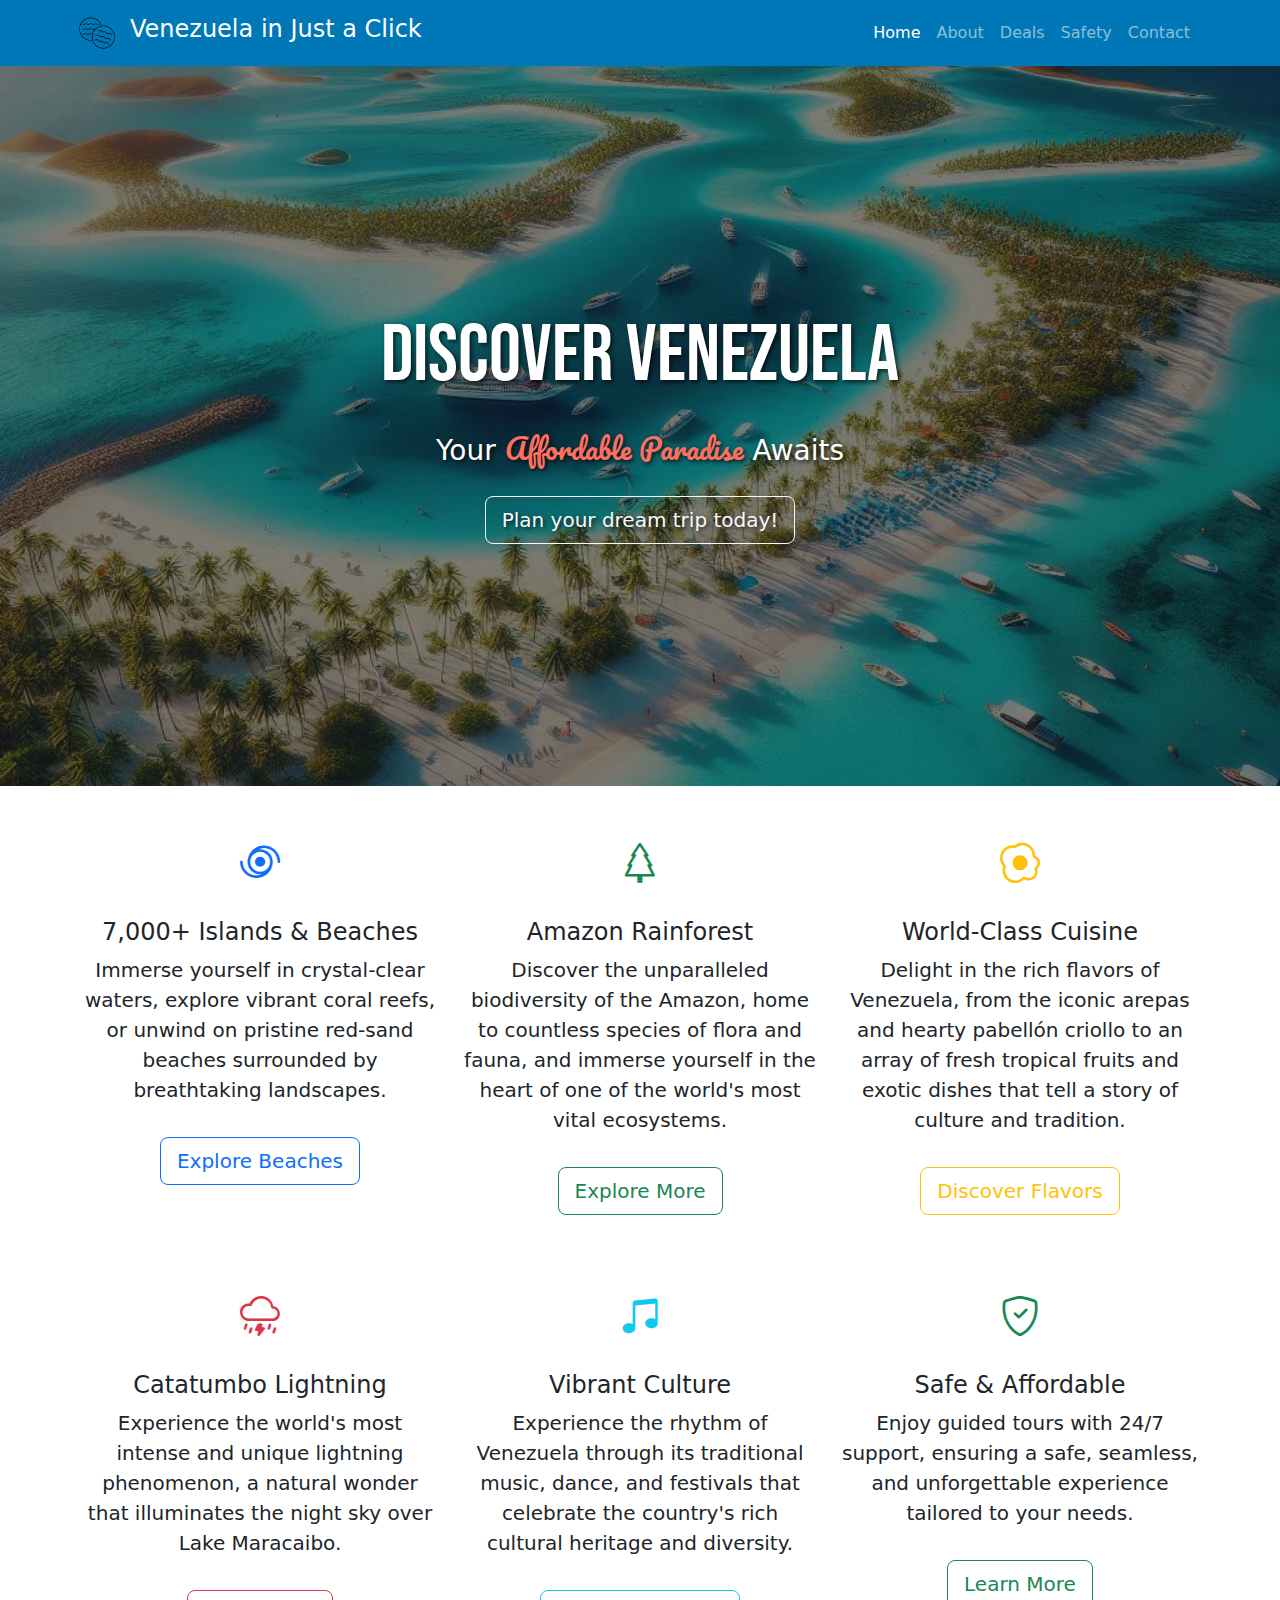
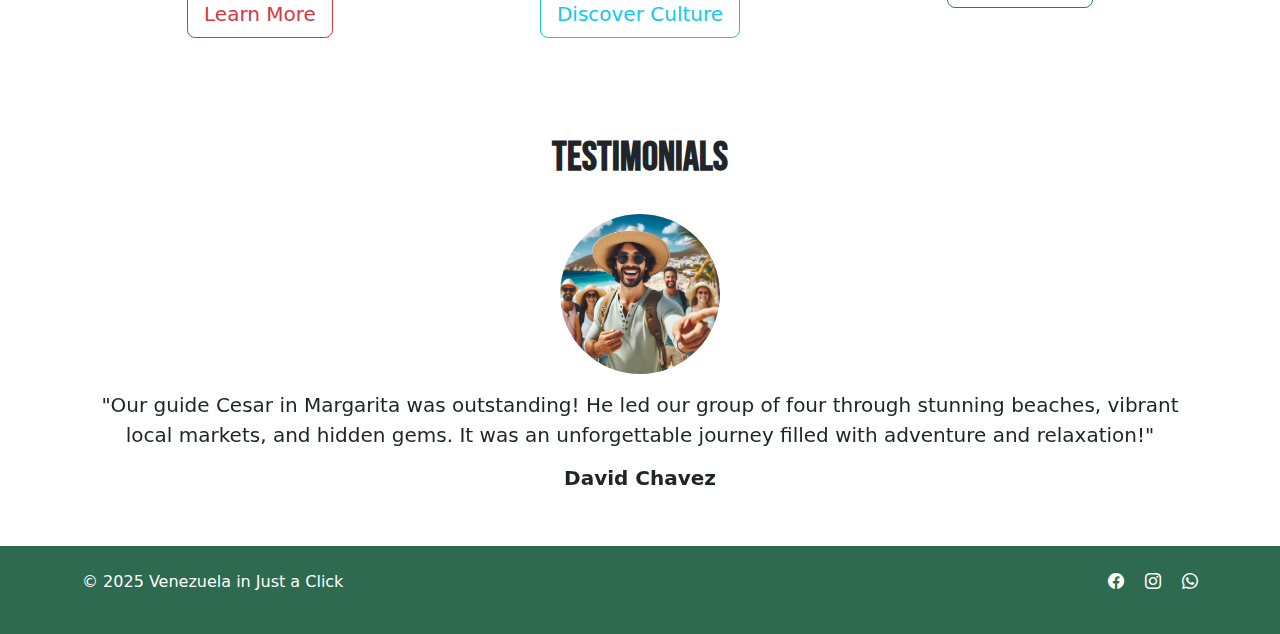
==== index.html @ 18ff4ed2 "image renamed" ====
<!DOCTYPE html>
<html lang="en">
<head>
    <meta charset="UTF-8">
    <meta name="viewport" content="width=device-width, initial-scale=1.0">
    <title>Venezuela in Just a Click</title>
    <link rel="stylesheet" href="assets/css/styles.css">
    <!-- Bootstrap -->
    <link href="https://cdn.jsdelivr.net/npm/bootstrap@5.3.3/dist/css/bootstrap.min.css" rel="stylesheet">
    
    <!-- Google Fonts -->
    <link href="https://fonts.googleapis.com/css2?family=Bebas+Neue&family=Open+Sans:wght@400;700&family=Pacifico&display=swap" rel="stylesheet">
    
    <!-- Bootstrap Icons -->
    <link rel="stylesheet" href="https://cdn.jsdelivr.net/npm/bootstrap-icons/font/bootstrap-icons.css">

    <!-- Favicons -->
    <link rel="icon" type="image/png" sizes="32x32" href="assets/images/favicon-32x32.png">
    <link rel="icon" type="image/png" sizes="16x16" href="assets/images/favicon-16x16.png">
    <link rel="apple-touch-icon" sizes="180x180" href="assets/images/apple-touch-icon.png">
    <link rel="manifest" href="assets/images/site.webmanifest">

</head>
<body>
    <!-- Navbar -->
    <nav class="navbar navbar-expand-lg navbar-dark">
        <div class="container">
            <a class="navbar-brand" href="#">
                <img src="assets/images/arepa.png" alt="Venezuela Logo" width="40">
                <span class="h4 ms-2">Venezuela in Just a Click</span>
            </a>
            <button class="navbar-toggler" type="button" data-bs-toggle="collapse" data-bs-target="#navbarNav">
                <span class="navbar-toggler-icon"></span>
            </button>
            <div class="collapse navbar-collapse" id="navbarNav">
                <ul class="navbar-nav ms-auto">
                    <li class="nav-item"><a class="nav-link active" href="index.html">Home</a></li>
                    <li class="nav-item"><a class="nav-link" href="about.html">About</a></li>
                    <li class="nav-item"><a class="nav-link" href="deals.html">Deals</a></li>
                    <li class="nav-item"><a class="nav-link" href="safety.html">Safety</a></li>
                    <li class="nav-item"><a class="nav-link" href="contact.html">Contact</a></li>
                </ul>
            </div>
        </div>
    </nav>

    <!-- Hero Section -->
    <section class="hero-section d-flex align-items-center" id="home">
        <div class="container text-center text-white">
            <h1 class="display-1 mb-4">Discover Venezuela</h1>
            <p class="lead fs-3 mb-4">Your <span class="tropical-accent">Affordable Paradise</span> Awaits</p>
            <a href="contact.html" class="btn btn-outline-light btn-lg">Plan your dream trip today!</a>
        </div>
    </section>
   
    <!-- Tropical Features -->

    <main>
        <!-- Quick Highlights Grid -->
        <section class="py-5" id="explore" style="padding-top: 6rem; padding-bottom: 6rem;">
            <div class="container">
                <div class="row g-4">
                    <!-- Row 1: Three Items -->
                    <div class="col-lg-4 col-md-6 text-center">
                        <i class="bi bi-tropical-storm fs-1 text-primary"></i> <!-- Larger Icon -->
                        <h5 class="mt-4 fs-4">7,000+ Islands & Beaches</h5> <!-- Larger Heading -->
                        <p class="fs-5">Immerse yourself in crystal-clear waters, explore vibrant coral reefs, or unwind on pristine red-sand beaches surrounded by breathtaking landscapes.</p>
                        <a href="deals.html" class="btn btn-outline-primary btn-lg mt-3">Explore Beaches</a> <!-- Larger Button -->
                    </div>
                    <div class="col-lg-4 col-md-6 text-center">
                        <i class="bi bi-tree fs-1 text-success"></i> <!-- Larger Icon -->
                        <h5 class="mt-4 fs-4">Amazon Rainforest</h5> <!-- Larger Heading -->
                        <p class="fs-5">Discover the unparalleled biodiversity of the Amazon, home to countless species of flora and fauna, and immerse yourself in the heart of one of the world's most vital ecosystems.</p>
                        <a href="deals.html" class="btn btn-outline-success btn-lg mt-3">Explore More</a> <!-- Larger Button -->
                    </div>
                    <div class="col-lg-4 col-md-6 text-center">
                        <i class="bi bi-egg-fried fs-1 text-warning"></i> <!-- Larger Icon -->
                        <h5 class="mt-4 fs-4">World-Class Cuisine</h5> <!-- Larger Heading -->
                        <p class="fs-5">Delight in the rich flavors of Venezuela, from the iconic arepas and hearty pabellón criollo to an array of fresh tropical fruits and exotic dishes that tell a story of culture and tradition.</p>
                        <a href="about.html" class="btn btn-outline-warning btn-lg mt-3">Discover Flavors</a> <!-- Larger Button -->
                    </div>
                </div>
                <div class="row g-4 mt-5">
                    <!-- Row 2: Three Items -->
                    <div class="col-lg-4 col-md-6 text-center">
                        <i class="bi bi-cloud-lightning-rain fs-1 text-danger"></i> <!-- Larger Icon -->
                        <h5 class="mt-4 fs-4">Catatumbo Lightning</h5> <!-- Larger Heading -->
                        <p class="fs-5">Experience the world's most intense and unique lightning phenomenon, a natural wonder that illuminates the night sky over Lake Maracaibo.</p>
                        <a href="about.html" class="btn btn-outline-danger btn-lg mt-3">Learn More</a> <!-- Larger Button -->
                    </div>
                    <div class="col-lg-4 col-md-6 text-center">
                        <i class="bi bi-music-note-beamed fs-1 text-info"></i> <!-- Larger Icon -->
                        <h5 class="mt-4 fs-4">Vibrant Culture</h5> <!-- Larger Heading -->
                        <p class="fs-5">Experience the rhythm of Venezuela through its traditional music, dance, and festivals that celebrate the country's rich cultural heritage and diversity.</p>
                        <a href="about.html" class="btn btn-outline-info btn-lg mt-3">Discover Culture</a> <!-- Larger Button -->
                    </div>
                    <div class="col-lg-4 col-md-6 text-center">
                        <i class="bi bi-shield-check fs-1 text-success"></i> <!-- Larger Icon -->
                        <h5 class="mt-4 fs-4">Safe & Affordable</h5> <!-- Larger Heading -->
                        <p class="fs-5">Enjoy guided tours with 24/7 support, ensuring a safe, seamless, and unforgettable experience tailored to your needs.</p>
                        <a href="safety.html" class="btn btn-outline-success btn-lg mt-3">Learn More</a> <!-- Larger Button -->
                    </div>
                </div>
            </div>
        </section>
    </main>
    <!-- Testimonials section -->

    <section id="testimonials" class="container section mt-5 mb-5">
        <div class="row">
            <div class="col-12 text-center text-md-start ">
                <h2 class="display-6 fw-bold text-center">Testimonials</h2>
            </div>
        </div>
        <div id="testimonialsCarousel" class="carousel slide mt-4" data-bs-ride="carousel">
            <div class="carousel-inner">
                <div class="carousel-item">
                    <div class="d-flex flex-column align-items-center text-center">
                        <img src="assets/images/alejandro-in-css.jpg" alt="Ccs Testimonial" class="rounded-circle mb-3" style="width: 160px; height: 160px; object-fit: cover;">
                        <p class="lead">"Our group of five had an unforgettable experience in Caracas. The guide Alejandro was incredibly knowledgeable and made the city come alive with its rich history and vibrant culture!"</p>
                        <h5 class="fw-bold">Clementina Osono</h5>
                    </div>
                </div>
                <div class="carousel-item">
                    <div class="d-flex flex-column align-items-center text-center">
                        <img src="assets/images/agustin-in-canaima.jpg" alt="Canaima Testimonial" class="rounded-circle mb-3" style="width: 160px; height: 160px; object-fit: cover;">
                        <p class="lead">"Our guide Agustin in Canaima was exceptional, leading our group of seven through breathtaking waterfalls and lush landscapes. It was an adventure we'll cherish forever!"</p>
                        <h5 class="fw-bold">Oscar j. Landaeta</h5>
                    </div>
                </div>
                <div class="carousel-item active">
                    <div class="d-flex flex-column align-items-center text-center">
                        <img src="assets/images/cesar in margarita.jpg" alt="Margarita Testimonial" class="rounded-circle mb-3" style="width: 160px; height: 160px; object-fit: cover;">
                        <p class="lead">"Our guide Cesar in Margarita was outstanding! He led our group of four through stunning beaches, vibrant local markets, and hidden gems. It was an unforgettable journey filled with adventure and relaxation!"</p>
                        <h5 class="fw-bold">David Chavez</h5>
                    </div>
                </div>
                <div class="carousel-item">
                    <div class="d-flex flex-column align-items-center text-center">
                        <img src="assets/images/praticia-in-coro.jpg" alt="Los Roques Testimonial" class="rounded-circle mb-3" style="width: 160px; height: 160px; object-fit: cover;">
                        <p class="lead">"Patricia led our group of ten through the mesmerizing sand dunes of Los Médanos de Coro. The golden landscapes, thrilling sandboarding, and breathtaking sunsets made it an unforgettable adventure for everyone!"</p>
                        <h5 class="fw-bold">Isabella Martinez</h5>
                    </div>
                </div>
            </div>
            <button class="carousel-control-prev" type="button" data-bs-target="#testimonialsCarousel" data-bs-slide="prev">
                <span class="carousel-control-prev-icon" aria-hidden="true"></span>
                <span class="visually-hidden">Previous</span>
            </button>
            <button class="carousel-control-next" type="button" data-bs-target="#testimonialsCarousel" data-bs-slide="next">
                <span class="carousel-control-next-icon" aria-hidden="true"></span>
                <span class="visually-hidden">Next</span>
            </button>
        </div>
    </section>
    <!-- Footer -->
    <footer class="footer py-4">
        <div class="container">
            <div class="row">
                <div class="col-md-6">
                    <p>&copy; 2025 Venezuela in Just a Click</p>
                </div>
                <div class="col-md-6 text-end">
                    <div class="social-icons">
                        <a href="https://facebook.com" target="_blank" class="me-3"><i class="bi bi-facebook"></i></a>
                        <a href="https://instagram.com" target="_blank" class="me-3"><i class="bi bi-instagram"></i></a>
                        <a href="https://wa.me/584123213103"><i class="bi bi-whatsapp"></i></a>
                    </div>
                </div>
            </div>
        </div>
    </footer>

    <script src="https://cdn.jsdelivr.net/npm/bootstrap@5.3.3/dist/js/bootstrap.bundle.min.js"></script>
</body>
</html>
---- assets/css/styles.css ----
:root {
    --ocean-blue: #0077b6;
    --lush-green: #2d6a4f;
    --sunset-orange: #FF6B35;
    --sandy-beige: #F7F3E3;
    --coral: #FF6F61;
}

/* Override Bootstrap Colors */
.navbar {
    background-color: var(--ocean-blue) !important;
    
}

/* Adjust Navbar Brand Padding */
.navbar-brand {
    padding-left: 0; /* Remove extra padding on the left */
    margin-left: -5px; /* Move the logo and text further to the left */
    display: flex;
    align-items: center; /* Ensure the logo and text are vertically aligned */
}

.navbar-brand img {
    margin-right: 5px; /* Adjust spacing between the logo and the text */
}

.btn-tropical {
    background-color: var(--sunset-orange);
    color: white !important;
    padding: 12px 30px;
}

.btn-tropical:hover {
    background-color: #e65a2b;
}

/* General Typography */
body {
    font-family: 'Open Sans', sans-serif;
    background-color: var(--sandy-beige);
}

h1, h2, h3 {
    font-family: 'Bebas Neue', cursive;
}

.section-title {
    font-size: 2.5rem;
    color: #0077b6; /* Ocean Blue */
}

.tropical-accent {
    font-family: 'Pacifico', cursive;
    color: var(--coral) !important;
}

/* Hero Section */
.hero-section {
    background: linear-gradient(rgba(0, 0, 0, 0.5), rgba(0, 0, 0, 0.5)), url('../images/beach-4-los-roques.jpg');
    background-size: cover;
    background-position: center;
    height: 80vh;
    display: flex;
    justify-content: center;
    align-items: center;
    color: white;
    text-shadow: 2px 2px 4px rgba(0, 0, 0, 0.7);
}

/* Gastronomy Section */
.bg-sandy-beige {
    background-color: #f7f3e3;
}

.img-fluid {
    max-height: 300px;
    object-fit: cover;
}

/* Footer */
.footer {
    background-color: var(--lush-green);
    color: white;
}

.social-icons a {
    color: white !important;
    transition: 0.3s;
}

.social-icons a:hover {
    color: var(--coral) !important;
}

/* Card Styling */
.card {
    border: none;
    box-shadow: 0 4px 8px rgba(0, 0, 0, 0.1);
    transition: transform 0.3s ease, box-shadow 0.3s ease;
}

.card:hover {
    transform: scale(1.05);
    box-shadow: 0 6px 12px rgba(0, 0, 0, 0.2);
}

.card-title {
    font-size: 1.2rem;
    font-weight: bold;
}

.card-text {
    font-size: 0.95rem;
    color: #555;
}

.rating {
    color: #FFD700; /* Gold for stars */
    font-size: 1rem;
}

.price {
    font-size: 1.1rem;
    font-weight: bold;
    color: #007BFF; /* Bootstrap primary color */
}

.btn {
    font-size: 0.9rem;
    padding: 0.5rem 1rem;
}

@media (min-width: 768px) {
    .col-md-6 {
        flex: 1 0 auto !important; /* Allow the column to grow and shrink */
        width: 100%; /* Remove the fixed width */
    }
}

/* Responsive Adjustments */
@media (max-width: 768px) {
    
    .py-5 {
        padding-top: 2rem !important;
        padding-bottom: 2rem !important;
    }

    .card-title {
        font-size: 1rem;
    }

    .card-text {
        font-size: 0.9rem;
    }

    .btn {
        font-size: 0.85rem;
        padding: 0.5rem 1rem;
    }
}
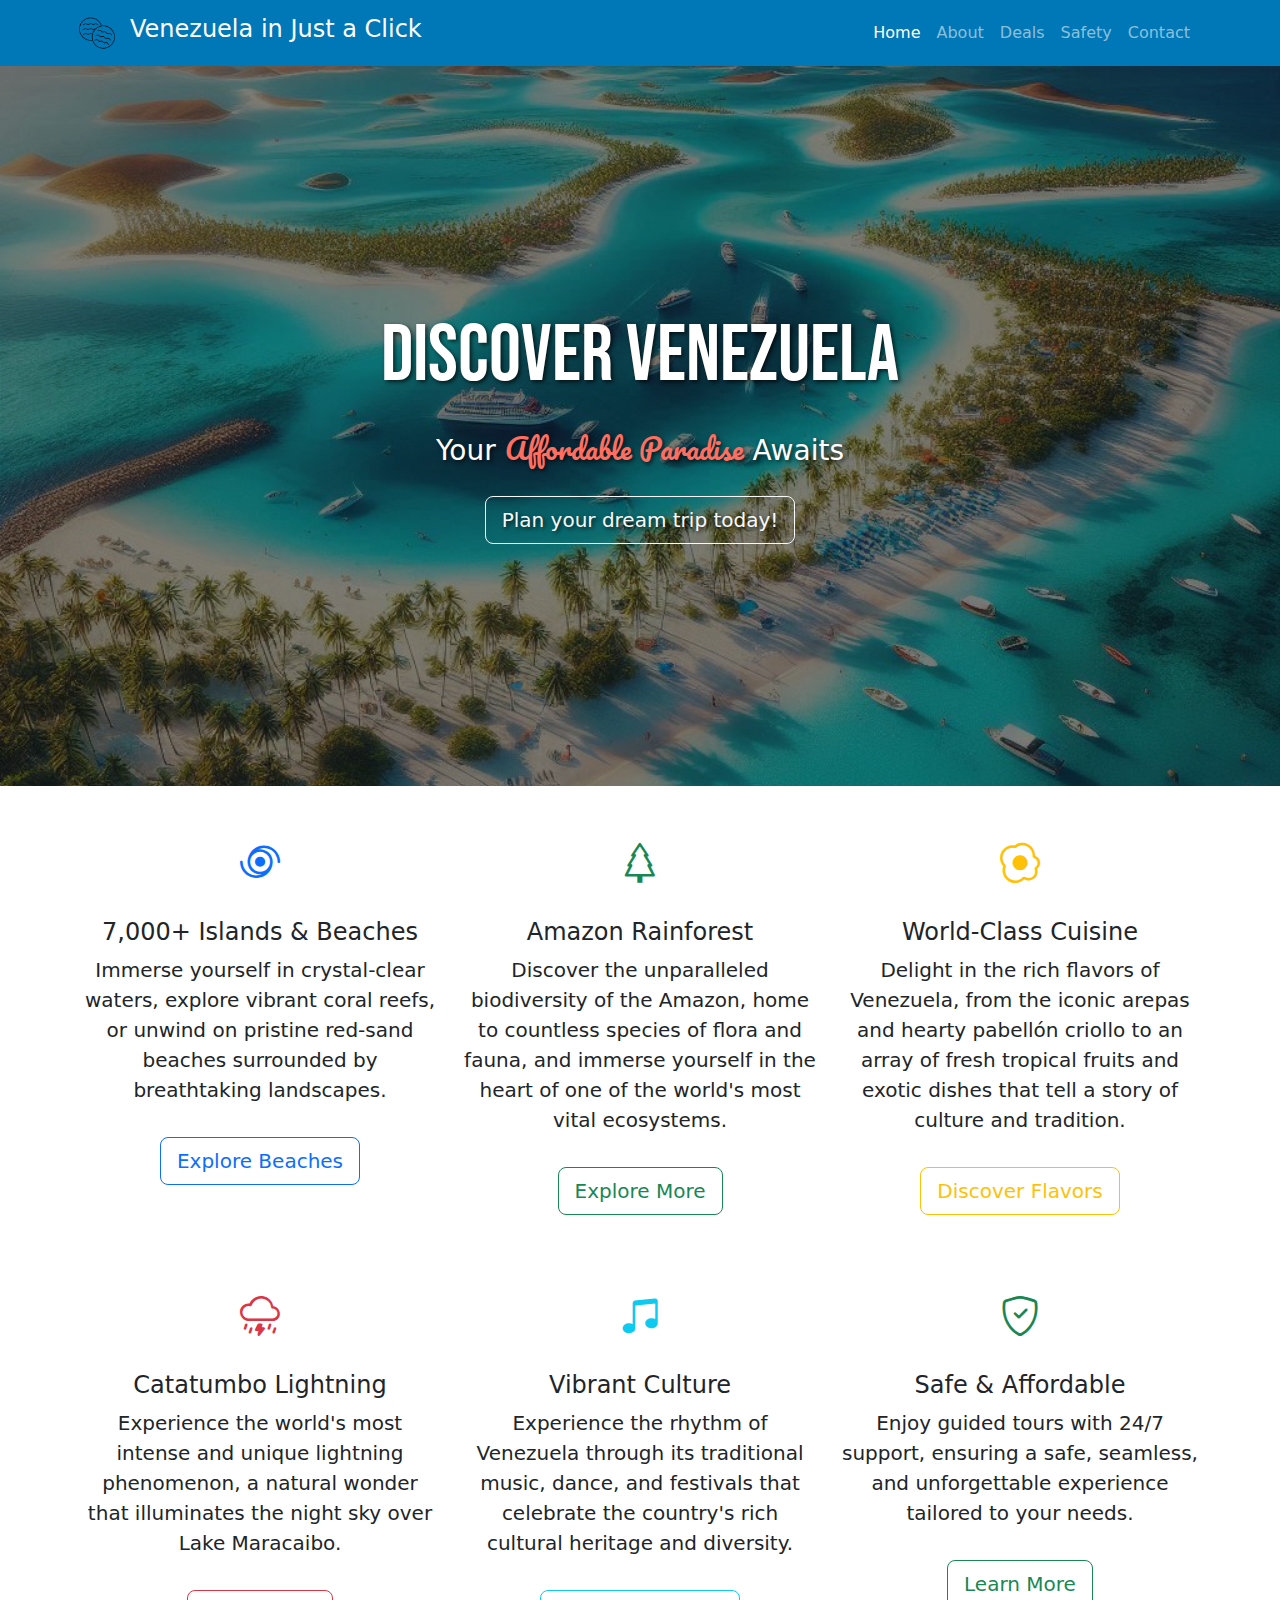
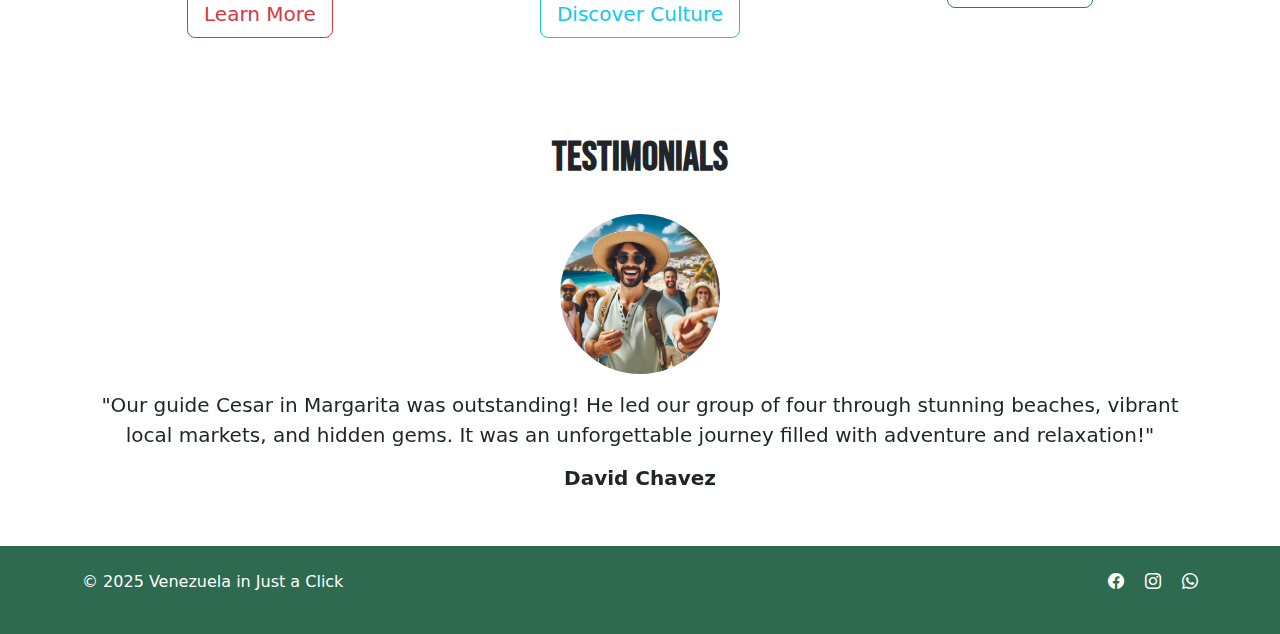
==== commit 38625d66: "add READ.ME descriptions" ====
--- a/index.html
+++ b/index.html
@@ -130,7 +130,7 @@
                 </div>
                 <div class="carousel-item active">
                     <div class="d-flex flex-column align-items-center text-center">
-                        <img src="assets/images/cesar in margarita.jpg" alt="Margarita Testimonial" class="rounded-circle mb-3" style="width: 160px; height: 160px; object-fit: cover;">
+                        <img src="assets/images/cesar-in-margarita.jpg" alt="Margarita Testimonial" class="rounded-circle mb-3" style="width: 160px; height: 160px; object-fit: cover;">
                         <p class="lead">"Our guide Cesar in Margarita was outstanding! He led our group of four through stunning beaches, vibrant local markets, and hidden gems. It was an unforgettable journey filled with adventure and relaxation!"</p>
                         <h5 class="fw-bold">David Chavez</h5>
                     </div>
@@ -154,7 +154,7 @@
         </div>
     </section>
     <!-- Footer -->
-    <footer class="footer py-4">
+    <footer class="footer py-4 mt-auto">
         <div class="container">
             <div class="row">
                 <div class="col-md-6">
--- a/assets/css/styles.css
+++ b/assets/css/styles.css
@@ -1,3 +1,5 @@
+@import url('https://fonts.googleapis.com/css2?family=Bebas+Neue&family=Open+Sans:wght@400;700&family=Pacifico&display=swap');
+
 :root {
     --ocean-blue: #0077b6;
     --lush-green: #2d6a4f;
@@ -56,7 +58,7 @@
 
 /* Hero Section */
 .hero-section {
-    background: linear-gradient(rgba(0, 0, 0, 0.5), rgba(0, 0, 0, 0.5)), url('../images/beach-4-los-roques.jpg');
+    background: linear-gradient(rgba(0, 0, 0, 0.5), rgba(0, 0, 0, 0.5)), url('../images/beach-4-los-roques.jpg') no-repeat center center fixed;
     background-size: cover;
     background-position: center;
     height: 80vh;
@@ -73,7 +75,6 @@
 }
 
 .img-fluid {
-    max-height: 300px;
     object-fit: cover;
 }
 
@@ -130,6 +131,16 @@
     padding: 0.5rem 1rem;
 }
 
+.btn-outline-primary {
+    color: #0056b3; /* Darker blue for better contrast */
+    border-color: #0056b3;
+}
+
+.btn-outline-primary:hover {
+    background-color: #0056b3;
+    color: white;
+}
+
 @media (min-width: 768px) {
     .col-md-6 {
         flex: 1 0 auto !important; /* Allow the column to grow and shrink */
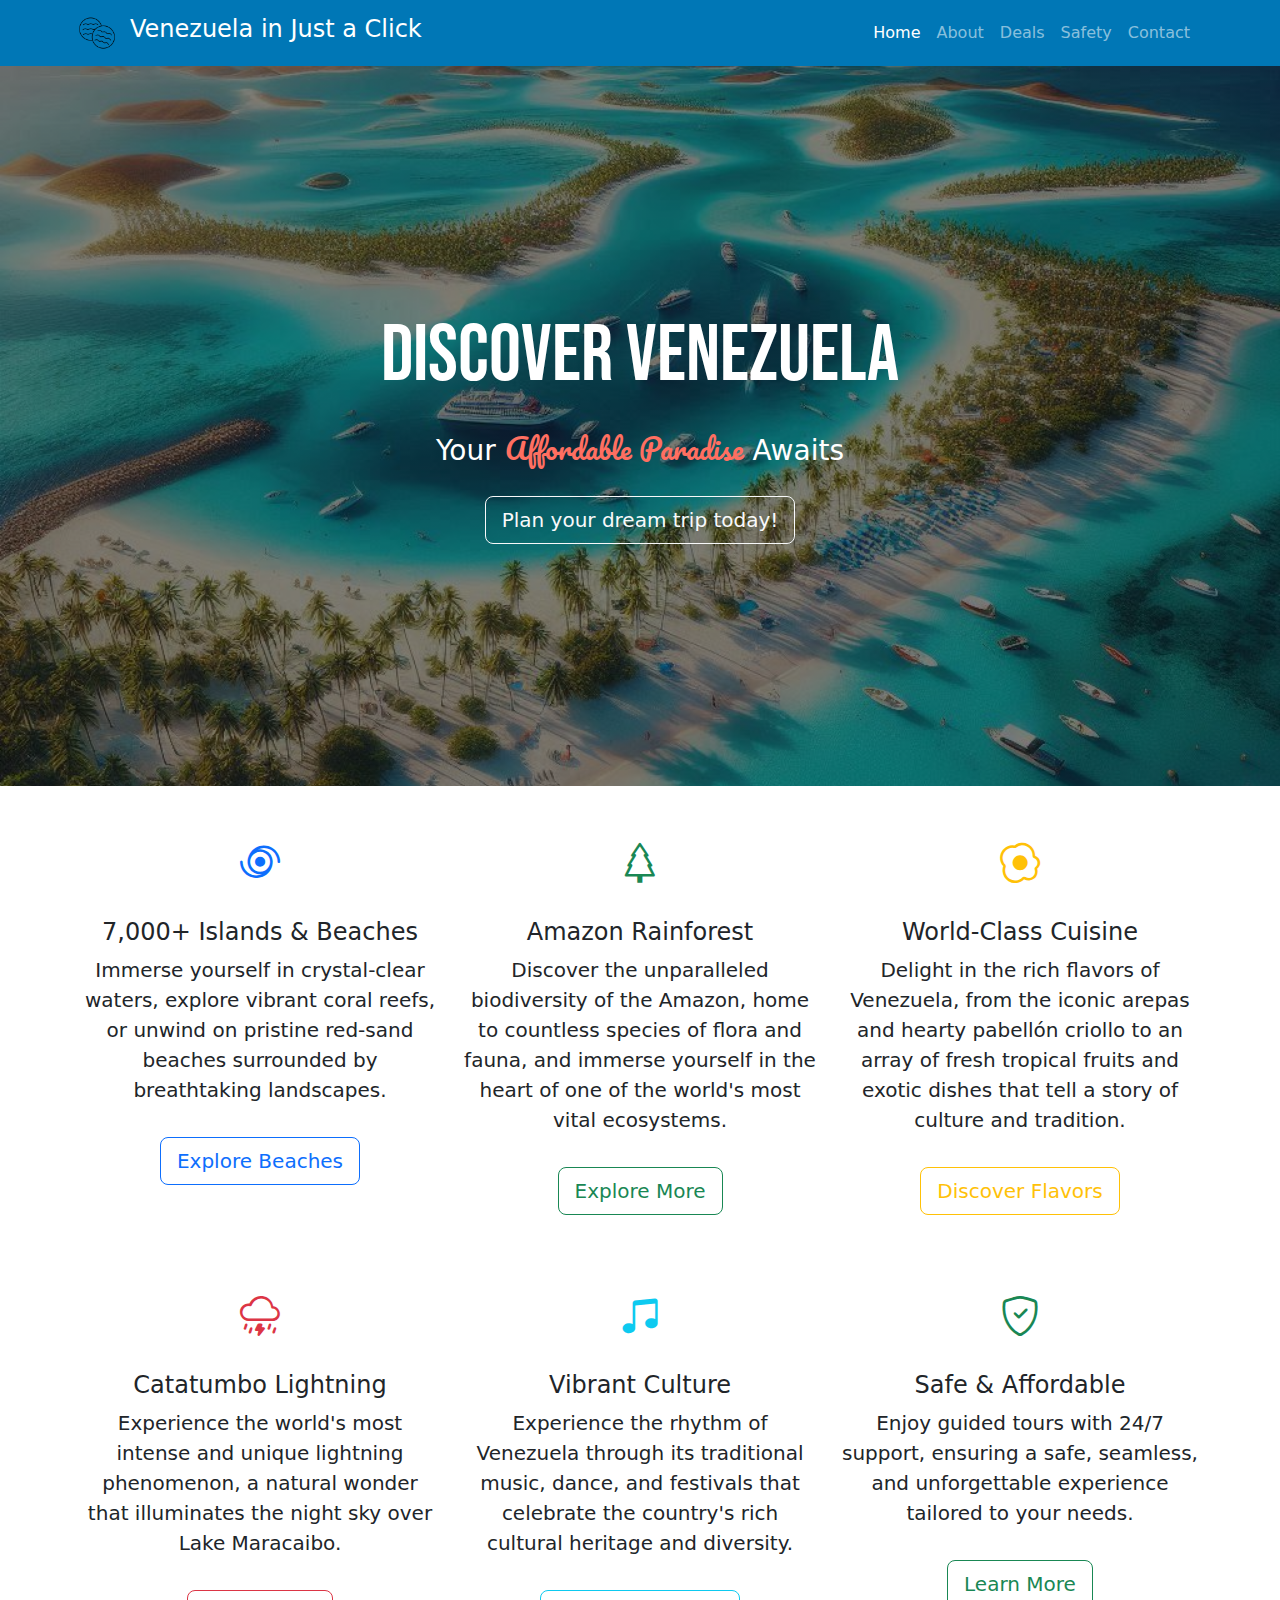
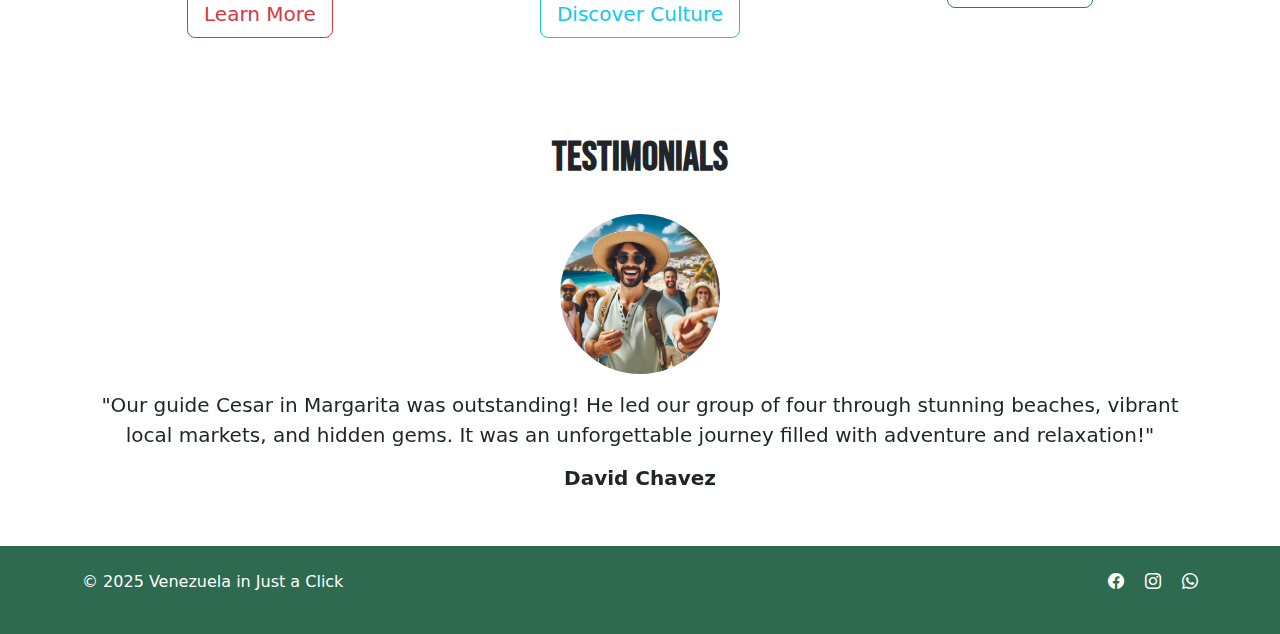
==== commit 5f28fc98: "updateing classes and styling" ====
--- a/index.html
+++ b/index.html
@@ -25,8 +25,8 @@
     <!-- Navbar -->
     <nav class="navbar navbar-expand-lg navbar-dark">
         <div class="container">
-            <a class="navbar-brand" href="#">
-                <img src="assets/images/arepa.png" alt="Venezuela Logo" width="40">
+            <a class="navbar-brand" href="index.html">
+                <img src="assets/images/arepa.png" alt="Venezuela Logo" width="40" height="40" class="d-inline-block align-text-top">
                 <span class="h4 ms-2">Venezuela in Just a Click</span>
             </a>
             <button class="navbar-toggler" type="button" data-bs-toggle="collapse" data-bs-target="#navbarNav">
@@ -34,7 +34,7 @@
             </button>
             <div class="collapse navbar-collapse" id="navbarNav">
                 <ul class="navbar-nav ms-auto">
-                    <li class="nav-item"><a class="nav-link active" href="index.html">Home</a></li>
+                    <li class="nav-item"><a class="nav-link active" aria-current="page" href="index.html">Home</a></li>
                     <li class="nav-item"><a class="nav-link" href="about.html">About</a></li>
                     <li class="nav-item"><a class="nav-link" href="deals.html">Deals</a></li>
                     <li class="nav-item"><a class="nav-link" href="safety.html">Safety</a></li>
@@ -57,7 +57,7 @@
 
     <main>
         <!-- Quick Highlights Grid -->
-        <section class="py-5" id="explore" style="padding-top: 6rem; padding-bottom: 6rem;">
+        <section class="py-5" id="explore">
             <div class="container">
                 <div class="row g-4">
                     <!-- Row 1: Three Items -->
@@ -154,7 +154,7 @@
         </div>
     </section>
     <!-- Footer -->
-    <footer class="footer py-4 mt-auto">
+    <footer class="footer py-4">
         <div class="container">
             <div class="row">
                 <div class="col-md-6">
@@ -162,9 +162,12 @@
                 </div>
                 <div class="col-md-6 text-end">
                     <div class="social-icons">
-                        <a href="https://facebook.com" target="_blank" class="me-3"><i class="bi bi-facebook"></i></a>
-                        <a href="https://instagram.com" target="_blank" class="me-3"><i class="bi bi-instagram"></i></a>
-                        <a href="https://wa.me/584123213103"><i class="bi bi-whatsapp"></i></a>
+                        <a href="https://facebook.com" target="_blank" class="me-3" aria-label="Visit our Facebook page">
+                            <i class="bi bi-facebook"></i></a>
+                        <a href="https://instagram.com" target="_blank" class="me-3" aria-label="Visit our Instagram page">
+                            <i class="bi bi-instagram"></i></a>
+                        <a href="https://wa.me/584123213103" aria-label="Contact us on WhatsApp">
+                            <i class="bi bi-whatsapp"></i></a>
                     </div>
                 </div>
             </div>
--- a/assets/css/styles.css
+++ b/assets/css/styles.css
@@ -66,7 +66,6 @@
     justify-content: center;
     align-items: center;
     color: white;
-    text-shadow: 2px 2px 4px rgba(0, 0, 0, 0.7);
 }
 
 /* Gastronomy Section */
@@ -168,4 +167,37 @@
         font-size: 0.85rem;
         padding: 0.5rem 1rem;
     }
+
+    #container-deals {
+        display: flex;
+        flex-direction: column;
+        align-items: center;
+        padding: 0 4rem;
+    }
+}
+@media (max-width: 992px) {
+    .py-5 {
+        padding-top: 2rem !important;
+        padding-bottom: 2rem !important;
+    }
+
+    .card-title {
+        font-size: 1rem;
+    }
+
+    .card-text {
+        font-size: 0.9rem;
+    }
+
+    .btn {
+        font-size: 0.85rem;
+        padding: 0.5rem 1rem;
+    }
+
+    #container-deals {
+        display: flex;
+        flex-direction: column;
+        align-items: center;
+        padding: 0 4rem;
+    }
 }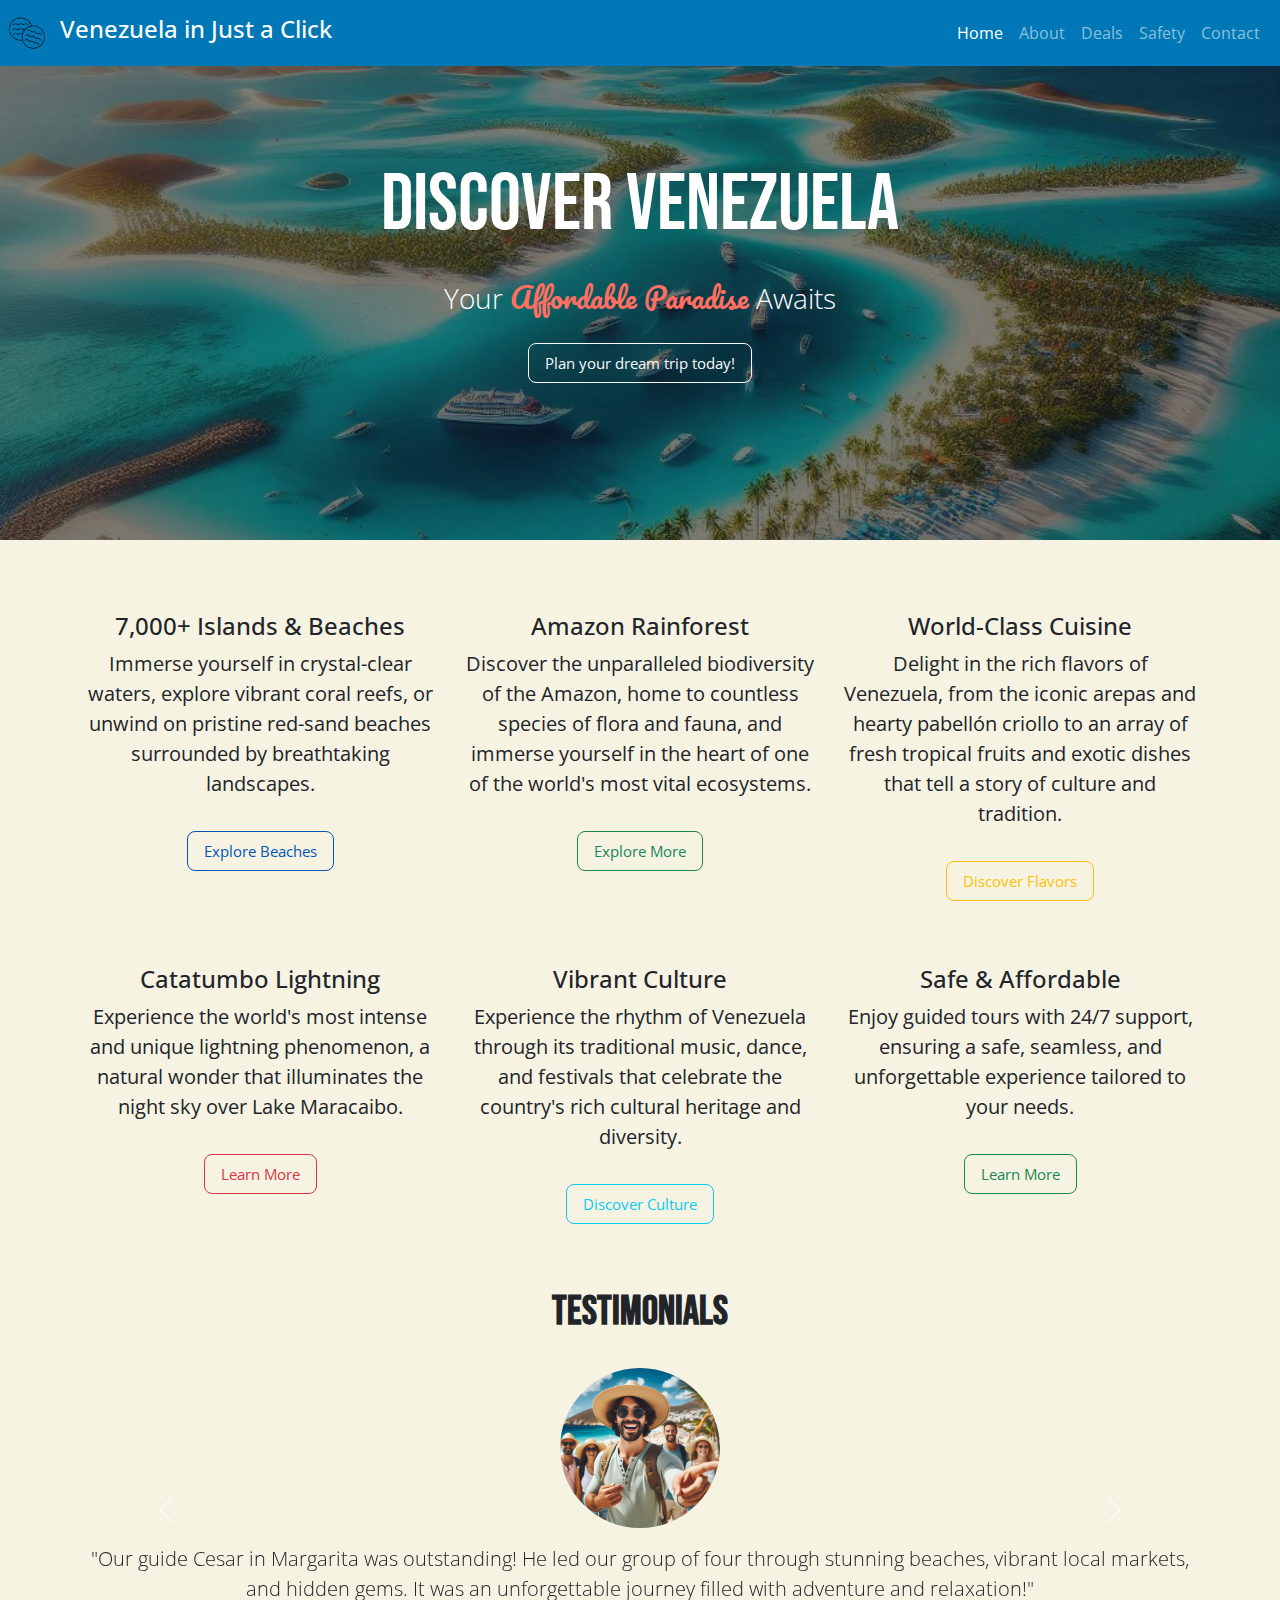
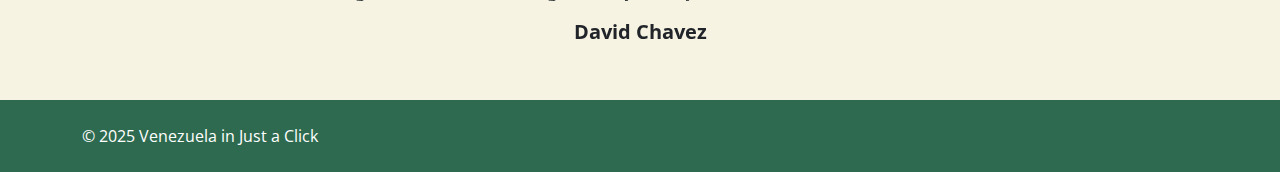
==== commit ef079869: "fixed the navbar responsive, social icons style," ====
--- a/index.html
+++ b/index.html
@@ -4,7 +4,6 @@
     <meta charset="UTF-8">
     <meta name="viewport" content="width=device-width, initial-scale=1.0">
     <title>Venezuela in Just a Click</title>
-    <link rel="stylesheet" href="assets/css/styles.css">
     <!-- Bootstrap -->
     <link href="https://cdn.jsdelivr.net/npm/bootstrap@5.3.3/dist/css/bootstrap.min.css" rel="stylesheet">
     
@@ -12,7 +11,9 @@
     <link href="https://fonts.googleapis.com/css2?family=Bebas+Neue&family=Open+Sans:wght@400;700&family=Pacifico&display=swap" rel="stylesheet">
     
     <!-- Bootstrap Icons -->
-    <link rel="stylesheet" href="https://cdn.jsdelivr.net/npm/bootstrap-icons/font/bootstrap-icons.css">
+    <!-- <link rel="stylesheet" href="https://cdn.jsdelivr.net/npm/bootstrap-icons/font/bootstrap-icons.css"> -->
+    
+    <link rel="stylesheet" href="assets/css/styles.css">
 
     <!-- Favicons -->
     <link rel="icon" type="image/png" sizes="32x32" href="assets/images/favicon-32x32.png">
@@ -23,8 +24,8 @@
 </head>
 <body>
     <!-- Navbar -->
-    <nav class="navbar navbar-expand-lg navbar-dark">
-        <div class="container">
+    <nav class="navbar navbar-expand-lg fixed-top" data-bs-theme="dark">
+        <div class="container barra">
             <a class="navbar-brand" href="index.html">
                 <img src="assets/images/arepa.png" alt="Venezuela Logo" width="40" height="40" class="d-inline-block align-text-top">
                 <span class="h4 ms-2">Venezuela in Just a Click</span>
@@ -158,7 +159,7 @@
         <div class="container">
             <div class="row">
                 <div class="col-md-6">
-                    <p>&copy; 2025 Venezuela in Just a Click</p>
+                    <div>&copy; 2025 Venezuela in Just a Click</div>
                 </div>
                 <div class="col-md-6 text-end">
                     <div class="social-icons">
--- a/assets/css/styles.css
+++ b/assets/css/styles.css
@@ -10,8 +10,7 @@
 
 /* Override Bootstrap Colors */
 .navbar {
-    background-color: var(--ocean-blue) !important;
-    
+    background-color: var(--ocean-blue) !important; 
 }
 
 /* Adjust Navbar Brand Padding */
@@ -140,16 +139,17 @@
     color: white;
 }
 
-@media (min-width: 768px) {
-    .col-md-6 {
-        flex: 1 0 auto !important; /* Allow the column to grow and shrink */
-        width: 100%; /* Remove the fixed width */
-    }
-}
-
-/* Responsive Adjustments */
+/* === ESTILOS BASE (MOBILE FIRST) === */
+/* (Se aplican a todos los dispositivos menores de 768px) */
+body {
+    font-size: 14px;
+    /* Tus estilos móviles aquí */
+  }
+  
+  /* === TABLETS (PORTRAIT) === */
+  
+  /* Responsive Adjustments */
 @media (max-width: 768px) {
-    
     .py-5 {
         padding-top: 2rem !important;
         padding-bottom: 2rem !important;
@@ -200,4 +200,48 @@
         align-items: center;
         padding: 0 4rem;
     }
-}+}
+@media (min-width: 576px) {
+    .barra{
+        max-width: 100%;
+    } 
+    .hero-section{
+        height: 60vh;
+    }
+    .btn {
+        font-size: 0.93rem;
+
+    }
+    .mt-5{
+        margin-top: 1rem !important;
+    }
+
+    .footer .row>* {
+        width: 50%;
+    }
+}
+
+.social-icons a {
+    display: inline-block; /* Ensures icons stay in line */
+}
+
+  /* === LAPTOPS PEQUEÑAS Y TABLETS LANDSCAPE === */
+  @media (min-width: 992px) {
+    body {
+      font-size: 16px;
+    }
+    /* Ajustes para pantallas medianas */
+  }
+  
+  /* === DESKTOPS Y LAPTOPS GRANDES === */
+  @media (min-width: 1200px) {
+    /* Estilos para pantallas grandes */
+  }
+  
+  /* === PANTALLAS EXTRA GRANDES (HD+) === */
+  @media (min-width: 1400px) {
+    body {
+      font-size: 17px;
+    }
+    /* Ajustes para monitores grandes */
+  }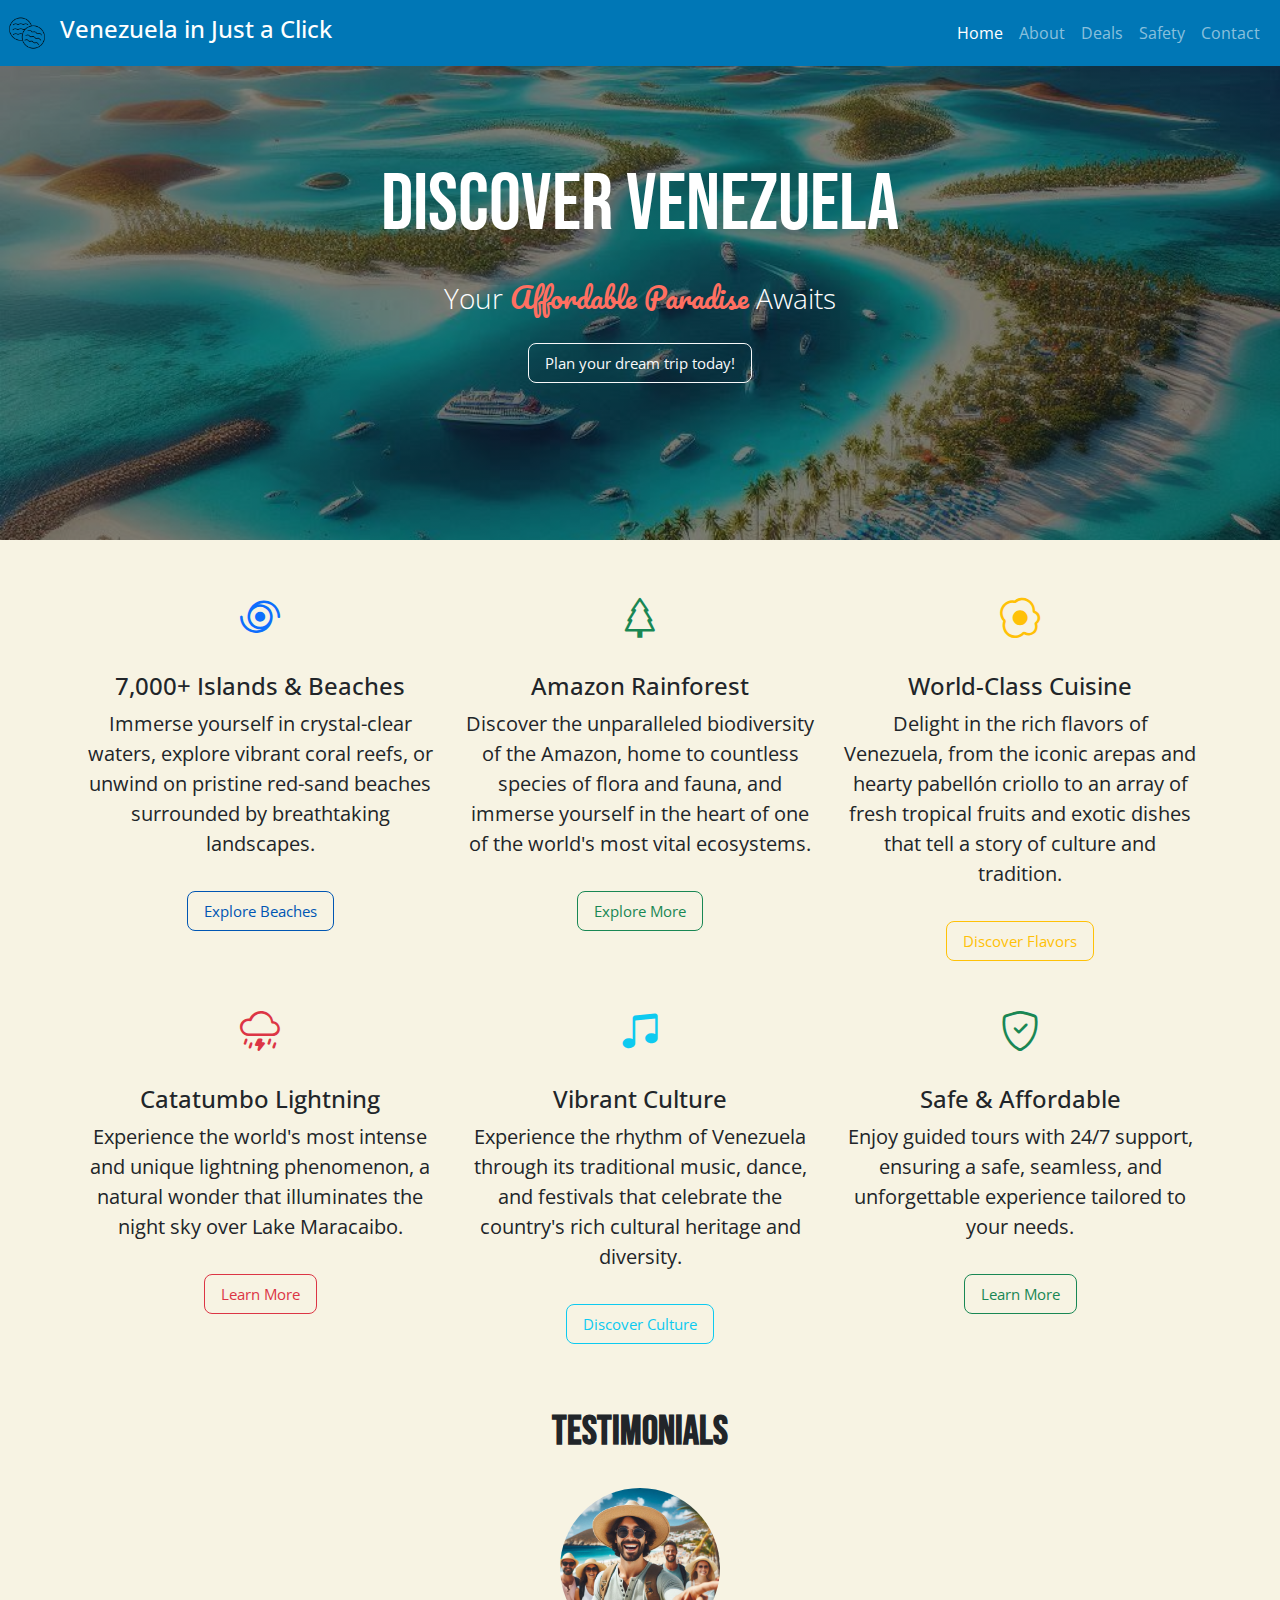
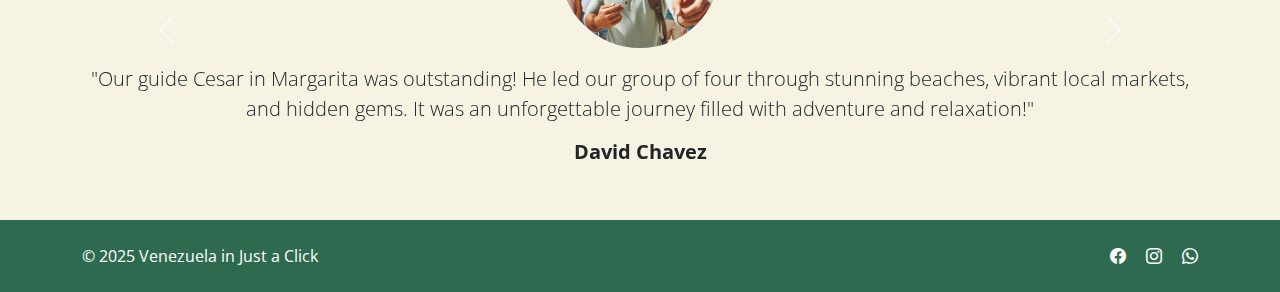
==== commit c90fb7aa: "index updated" ====
--- a/index.html
+++ b/index.html
@@ -11,7 +11,7 @@
     <link href="https://fonts.googleapis.com/css2?family=Bebas+Neue&family=Open+Sans:wght@400;700&family=Pacifico&display=swap" rel="stylesheet">
     
     <!-- Bootstrap Icons -->
-    <!-- <link rel="stylesheet" href="https://cdn.jsdelivr.net/npm/bootstrap-icons/font/bootstrap-icons.css"> -->
+    <link rel="stylesheet" href="https://cdn.jsdelivr.net/npm/bootstrap-icons/font/bootstrap-icons.css">
     
     <link rel="stylesheet" href="assets/css/styles.css">
 
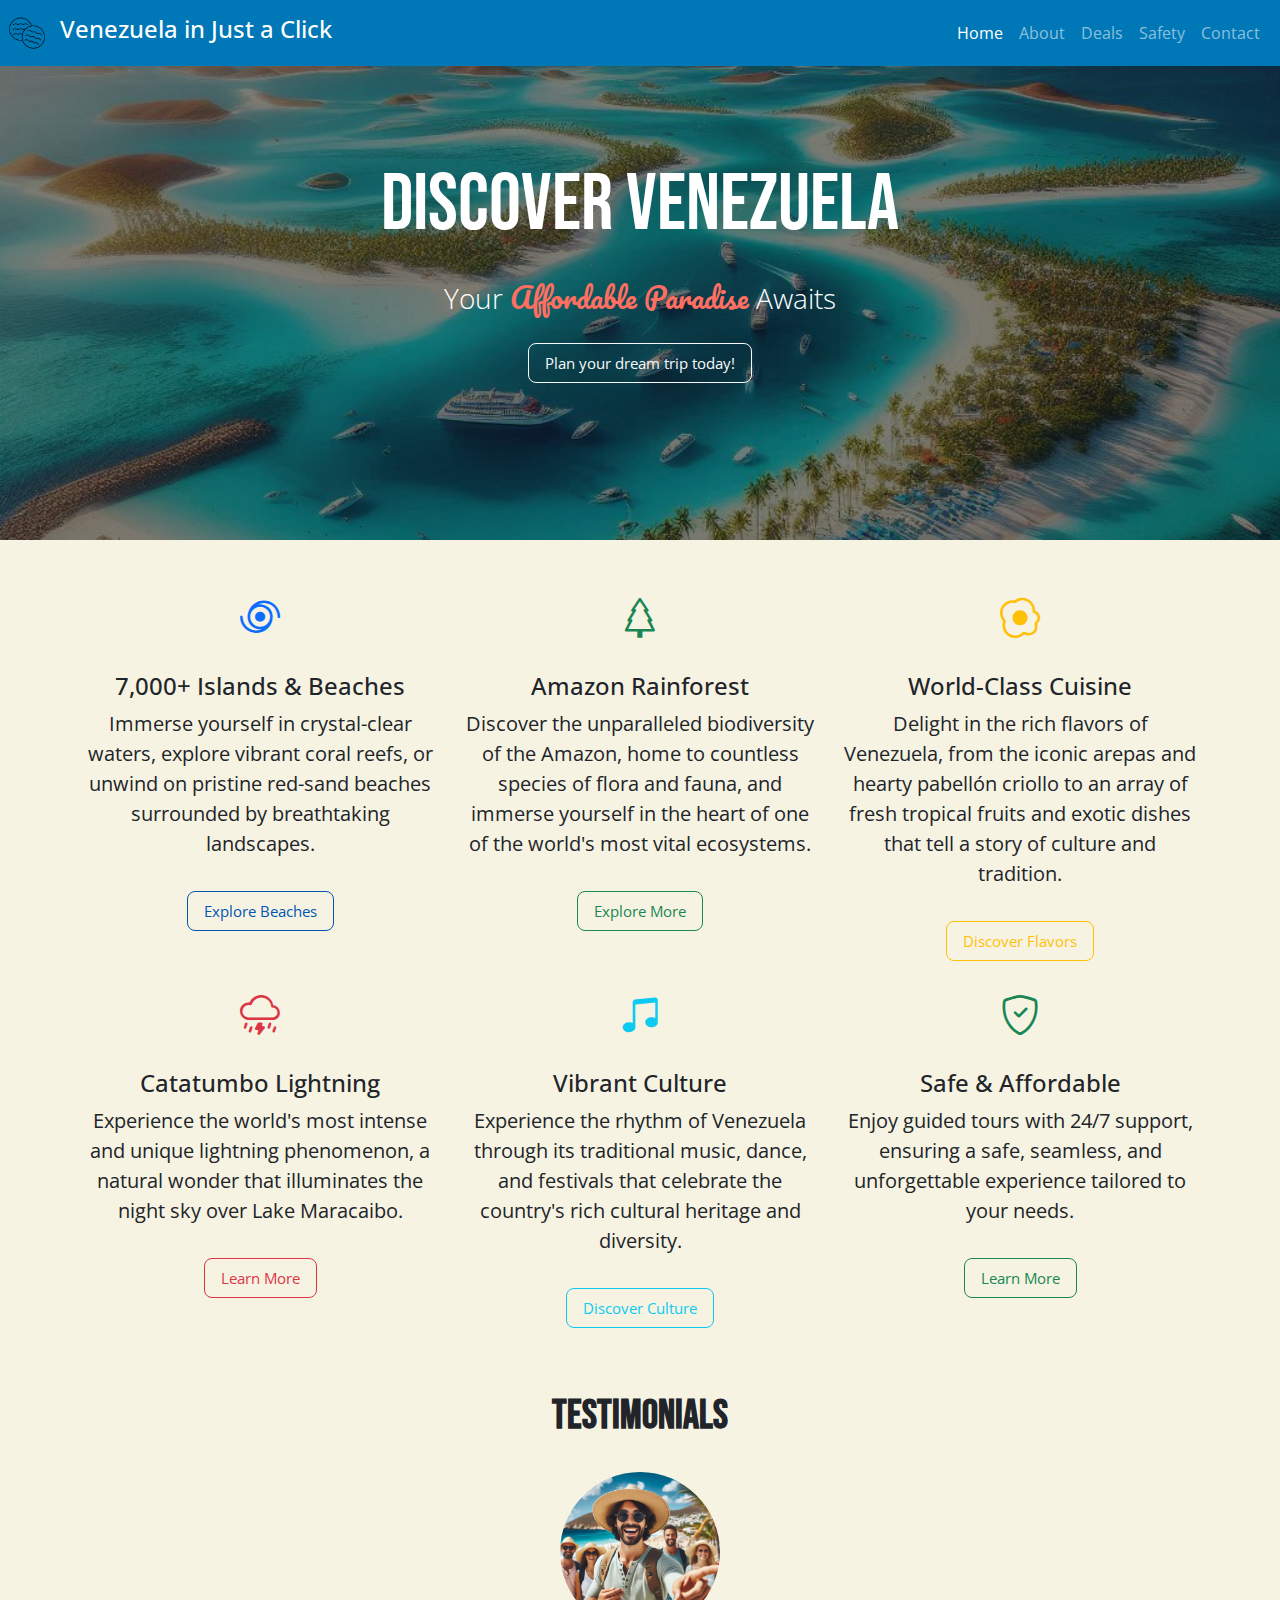
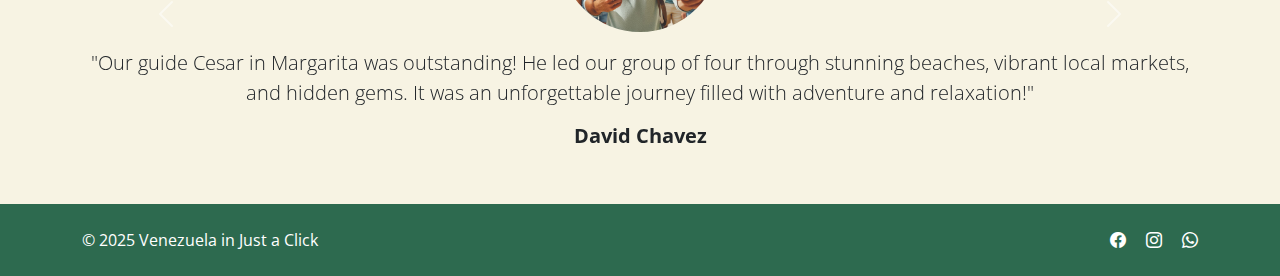
==== commit 6d7043ef: "fixing some mistake in the media queries" ====
--- a/index.html
+++ b/index.html
@@ -80,9 +80,6 @@
                         <p class="fs-5">Delight in the rich flavors of Venezuela, from the iconic arepas and hearty pabellón criollo to an array of fresh tropical fruits and exotic dishes that tell a story of culture and tradition.</p>
                         <a href="about.html" class="btn btn-outline-warning btn-lg mt-3">Discover Flavors</a> <!-- Larger Button -->
                     </div>
-                </div>
-                <div class="row g-4 mt-5">
-                    <!-- Row 2: Three Items -->
                     <div class="col-lg-4 col-md-6 text-center">
                         <i class="bi bi-cloud-lightning-rain fs-1 text-danger"></i> <!-- Larger Icon -->
                         <h5 class="mt-4 fs-4">Catatumbo Lightning</h5> <!-- Larger Heading -->
